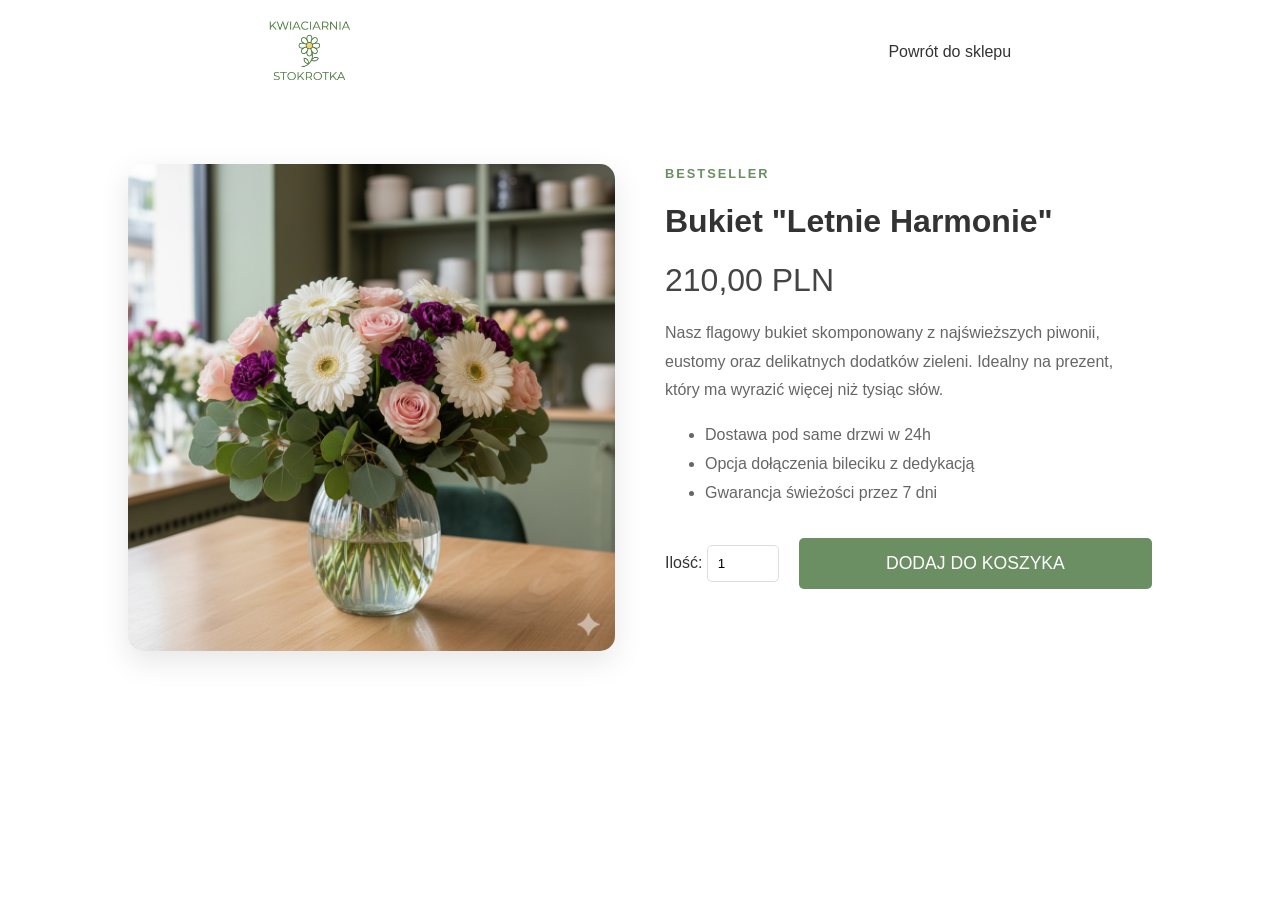
==== produkt.html @ 8f032b8f "Add files via upload" ====
<!DOCTYPE html>
<html lang="pl">
<head>
    <meta charset="UTF-8">
    <meta name="viewport" content="width=device-width, initial-scale=1.0">
    <title>Bukiet Letnie Harmonie - Kwiaciarnia Stokrotka</title>
    <link rel="stylesheet" href="style.css">
    <meta name="viewport" content="width=device-width, initial-scale=1.0">
</head>
<body>

<header>
    <nav>
        <div class="logo"><a href="index.html"><img src="assets/logo.png" alt="Stokrotka"></a></div>
        <ul>
            <li><a href="index.html#sklep">Powrót do sklepu</a></li>
        </ul>
    </nav>
</header>

<main class="product-page">
    <div class="product-container">
        <div class="product-image">
            <img src="assets/bukiet1.jpg" alt="Bukiet Letnie Harmonie">
        </div>

        <div class="product-details">
            <span class="category">Bestseller</span>
            <h1>Bukiet "Letnie Harmonie"</h1>
            <p class="price-big">210,00 PLN</p>
            
            <div class="description">
                <p>Nasz flagowy bukiet skomponowany z najświeższych piwonii, eustomy oraz delikatnych dodatków zieleni. Idealny na prezent, który ma wyrazić więcej niż tysiąc słów.</p>
                <ul>
                    <li>Dostawa pod same drzwi w 24h</li>
                    <li>Opcja dołączenia bileciku z dedykacją</li>
                    <li>Gwarancja świeżości przez 7 dni</li>
                </ul>
            </div>

            <div class="purchase-options">
                <div class="quantity">
                    <label for="qty">Ilość:</label>
                    <input type="number" id="qty" value="1" min="1">
                </div>
                <button class="btn-main-large">DODAJ DO KOSZYKA</button>
            </div>
        </div>
    </div>
</main>

</body>
</html>
---- style.css ----
:root {
    --primary-green: #6B8E63;
    --light-bg: #F9F9F7;
    --text-dark: #333;
    --white: #ffffff;
}

body {
    font-family: 'Segoe UI', Tahoma, Geneva, Verdana, sans-serif;
    margin: 0;
    color: var(--text-dark);
    background-color: var(--white);
}

/* Nawigacja */
nav {
    display: flex;
    justify-content: space-around;
    align-items: center;
    padding: 20px;
    background: var(--white);
}

nav ul {
    list-style: none;
    display: flex;
    gap: 20px;
}

nav ul li a {
    text-decoration: none;
    color: var(--text-dark);
    font-weight: 500;
}

.logo img {
    height: 60px;
}

/* Sekcja Hero */
.hero {
    height: 450px;
    background-image: linear-gradient(rgba(0,0,0,0.2), rgba(0,0,0,0.2)), url('assets/banner.jpg');
    background-size: cover;
    background-position: center;
    display: flex;
    align-items: center;
    justify-content: center;
    text-align: center;
    color: white;
}

.btn-main {
    background-color: var(--primary-green);
    color: white;
    padding: 12px 25px;
    border: none;
    cursor: pointer;
    font-size: 1rem;
    border-radius: 5px;
}

/* Sklep / Produkty */
.products {
    padding: 50px 10%;
    background-color: var(--light-bg);
}

.product-grid {
    display: grid;
    grid-template-columns: repeat(auto-fit, minmax(250px, 1fr));
    gap: 30px;
}

.product-card {
    background: white;
    padding: 15px;
    text-align: center;
    border-radius: 8px;
    box-shadow: 0 4px 6px rgba(0,0,0,0.05);
}

.product-card img {
    max-width: 100%;
    border-radius: 5px;
}

.price {
    font-weight: bold;
    color: var(--primary-green);
}

.btn-add {
    background: none;
    border: 1px solid var(--primary-green);
    color: var(--primary-green);
    padding: 8px 15px;
    cursor: pointer;
    transition: 0.3s;
}

.btn-add:hover {
    background: var(--primary-green);
    color: white;
}

/* Kontakt */
.contact {
    padding: 50px 10%;
    text-align: center;
}

form {
    display: flex;
    flex-direction: column;
    max-width: 500px;
    margin: 0 auto;
    gap: 15px;
}

input, textarea {
    padding: 10px;
    border: 1px solid #ccc;
    border-radius: 4px;
}
/* Siatka galerii */
.gallery-grid {
    display: grid;
    grid-template-columns: repeat(auto-fill, minmax(200px, 1fr));
    gap: 15px;
    padding: 20px 10%;
}

.gallery-item {
    width: 100%;
    height: 200px;
    object-fit: cover;
    cursor: pointer;
    transition: transform 0.3s ease;
    border-radius: 8px;
}

.gallery-item:hover {
    transform: scale(1.05);
}

/* Styl Lightboxa */
.lightbox {
    display: none; /* Ukryty na starcie */
    position: fixed;
    z-index: 1000;
    left: 0;
    top: 0;
    width: 100%;
    height: 100%;
    background-color: rgba(0, 0, 0, 0.9);
    justify-content: center;
    align-items: center;
    flex-direction: column;
}

.lightbox-content {
    max-width: 80%;
    max-height: 80%;
    border: 3px solid white;
}

.close-lightbox {
    position: absolute;
    top: 20px;
    right: 40px;
    color: white;
    font-size: 50px;
    cursor: pointer;
}

#caption {
    color: #ccc;
    margin-top: 15px;
}
.product-page {
    padding: 60px 10%;
    background-color: var(--white);
}

.product-container {
    display: grid;
    grid-template-columns: 1fr 1fr;
    gap: 50px;
    align-items: start;
}

.product-image img {
    width: 100%;
    border-radius: 15px;
    box-shadow: 0 10px 30px rgba(0,0,0,0.1);
}

.category {
    color: var(--primary-green);
    text-transform: uppercase;
    font-size: 0.8rem;
    letter-spacing: 2px;
    font-weight: bold;
}

.price-big {
    font-size: 2rem;
    color: #444;
    margin: 20px 0;
}

.description {
    line-height: 1.8;
    color: #666;
}

.purchase-options {
    margin-top: 30px;
    display: flex;
    align-items: center;
    gap: 20px;
}

#qty {
    width: 50px;
    padding: 10px;
    border: 1px solid #ddd;
    border-radius: 5px;
}

.btn-main-large {
    background-color: var(--primary-green);
    color: white;
    padding: 15px 40px;
    border: none;
    border-radius: 5px;
    cursor: pointer;
    font-size: 1.1rem;
    flex-grow: 1;
    transition: background 0.3s;
}

.btn-main-large:hover {
    background-color: #567350;
}

/* Responsywność dla mobile */
@media (max-width: 768px) {
    .product-container {
        grid-template-columns: 1fr;
    }
}

.cart-container { position: relative; }
.btn-cart { background: none; border: 1px solid var(--primary-green); padding: 8px 15px; cursor: pointer; }

.cart-dropdown {
    position: absolute;
    right: 0;
    top: 40px;
    width: 300px;
    background: white;
    border: 1px solid #ddd;
    box-shadow: 0 10px 20px rgba(0,0,0,0.1);
    padding: 20px;
    z-index: 1001;
}

.cart-dropdown.hidden { display: none; }
.cart-item { display: flex; justify-content: space-between; margin-bottom: 10px; font-size: 0.9rem; }

.about-section {
    padding: 80px 10%;
    background-color: var(--white);
    line-height: 1.6;
}

.about-lead {
    text-align: center;
    max-width: 800px;
    margin: 0 auto 50px;
    font-size: 1.2rem;
    color: #555;
}

.timeline {
    position: relative;
    max-width: 900px;
    margin: 0 auto;
}

.timeline::after {
    content: '';
    position: absolute;
    width: 2px;
    background: var(--primary-green);
    top: 0;
    bottom: 0;
    left: 50px;
    margin-left: -1px;
}

.timeline-item {
    padding: 20px 0 20px 80px;
    position: relative;
}

.timeline-item .year {
    position: absolute;
    left: 0;
    top: 25px;
    font-weight: bold;
    color: var(--primary-green);
    font-size: 1.1rem;
}

.timeline-item::before {
    content: '';
    position: absolute;
    left: 50px;
    top: 30px;
    width: 12px;
    height: 12px;
    background: var(--primary-green);
    border-radius: 50%;
    z-index: 1;
    margin-left: -6px;
}

.timeline-item h3 {
    margin: 0 0 10px 0;
    color: var(--text-dark);
}

.timeline-item p {
    color: #666;
}
/* --- WERSJA MOBILNA (Ekrany do 768px) --- */
@media (max-width: 768px) {
    
    /* Nawigacja: Układamy elementy pionowo lub w rzędzie z mniejszym logo */
    nav {
        flex-direction: column;
        gap: 15px;
        padding: 15px;
    }

    nav ul {
        padding: 0;
        gap: 10px;
        font-size: 0.9rem;
        flex-wrap: wrap;
        justify-content: center;
    }

    /* Sekcja Hero: Zmniejszamy wysokość i fonty */
    .hero {
        height: 300px;
        padding: 20px;
    }

    .hero h1 {
        font-size: 1.5rem;
    }

    /* Sklep: Zmieniamy siatkę na 1 kolumnę (lub 2 mniejsze) */
    .product-grid {
        grid-template-columns: 1fr; /* Jeden produkt pod drugim */
        padding: 10px;
    }

    .product-card {
        margin-bottom: 20px;
    }

    /* Galeria: 2 zdjęcia obok siebie, by nie zajmowały za dużo miejsca */
    .gallery-grid {
        grid-template-columns: repeat(2, 1fr);
        padding: 10px;
    }

    /* Historia: Linia czasu przesuwa się do krawędzi */
    .timeline::after {
        left: 20px;
    }
    .timeline-item {
        padding-left: 40px;
    }
    .timeline-item::before {
        left: 20px;
    }
    .timeline-item .year {
        position: relative;
        display: block;
        margin-bottom: 5px;
        top: 0;
    }

    /* Formularz i Podstrona Produktu */
    .product-container {
        grid-template-columns: 1fr;
    }

    .purchase-options {
        flex-direction: column;
        align-items: stretch;
    }

    .btn-main-large {
        width: 100%;
    }
}
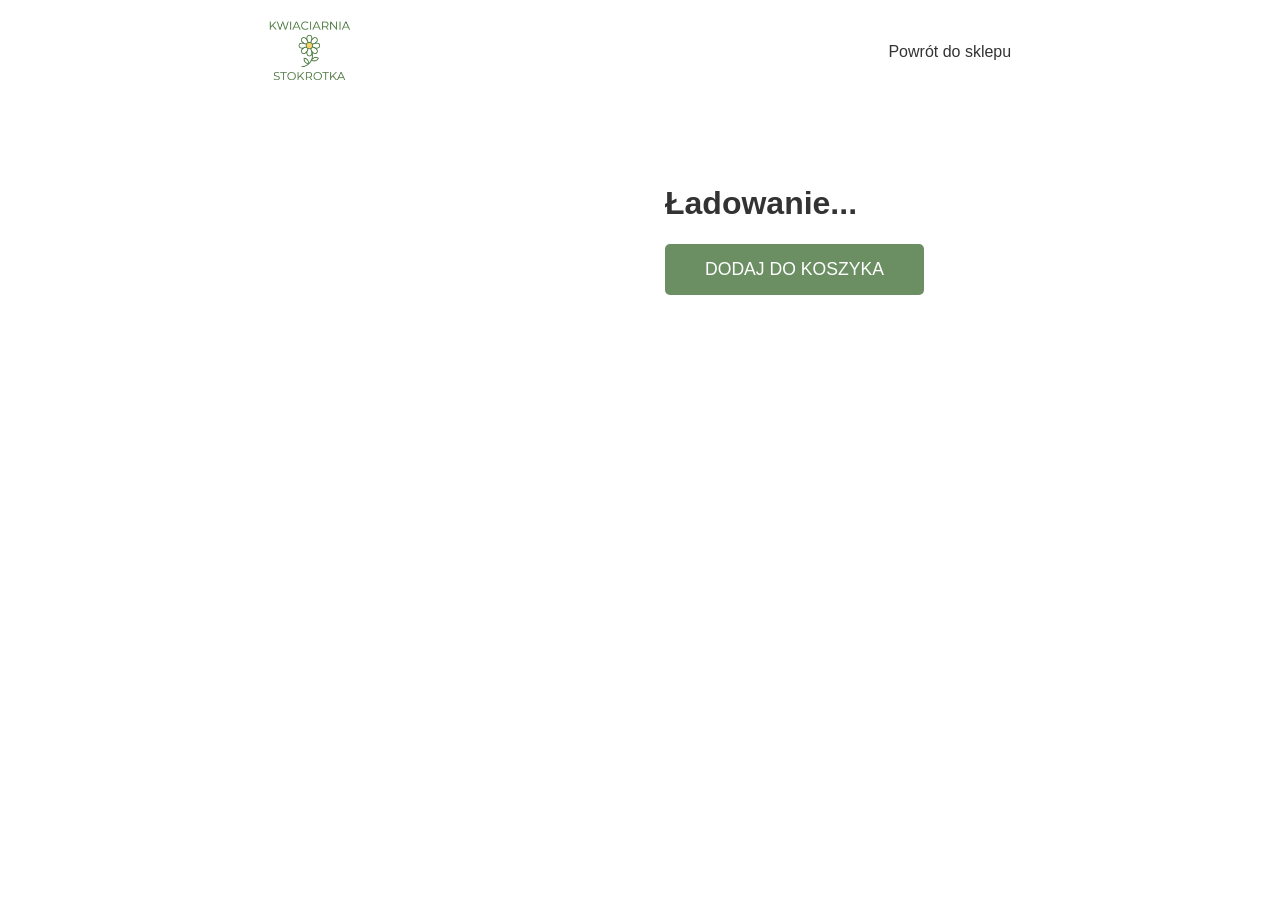
==== commit 5e1e30e2: "Add files via upload" ====
--- a/produkt.html
+++ b/produkt.html
@@ -19,32 +19,15 @@
 </header>
 
 <main class="product-page">
-    <div class="product-container">
-        <div class="product-image">
-            <img src="assets/bukiet1.jpg" alt="Bukiet Letnie Harmonie">
-        </div>
-
-        <div class="product-details">
-            <span class="category">Bestseller</span>
-            <h1>Bukiet "Letnie Harmonie"</h1>
-            <p class="price-big">210,00 PLN</p>
-            
-            <div class="description">
-                <p>Nasz flagowy bukiet skomponowany z najświeższych piwonii, eustomy oraz delikatnych dodatków zieleni. Idealny na prezent, który ma wyrazić więcej niż tysiąc słów.</p>
-                <ul>
-                    <li>Dostawa pod same drzwi w 24h</li>
-                    <li>Opcja dołączenia bileciku z dedykacją</li>
-                    <li>Gwarancja świeżości przez 7 dni</li>
-                </ul>
-            </div>
-
-            <div class="purchase-options">
-                <div class="quantity">
-                    <label for="qty">Ilość:</label>
-                    <input type="number" id="qty" value="1" min="1">
-                </div>
-                <button class="btn-main-large">DODAJ DO KOSZYKA</button>
-            </div>
+<div class="product-container">
+    <img id="dynamic-img" src="" alt="">
+    <div class="product-info">
+        <h1 id="dynamic-name">Ładowanie...</h1>
+        <p id="dynamic-price" class="price"></p>
+        <p id="dynamic-desc"></p>
+        <button class="btn-main-large">DODAJ DO KOSZYKA</button>
+    </div>
+</div>
         </div>
     </div>
 </main>
--- a/style.css
+++ b/style.css
@@ -410,4 +410,97 @@
     .btn-main-large {
         width: 100%;
     }
+}
+
+.map-section {
+    padding: 60px 0 0 0; /* Górny padding, dół na 0, by stykało się ze stopką */
+    text-align: center;
+    background-color: var(--white);
+}
+
+.map-section h2 {
+    margin-bottom: 30px;
+    color: var(--primary-green);
+}
+
+.map-container {
+    width: 100%;
+    line-height: 0; /* Usuwa małą szczelinę pod mapą */
+    filter: grayscale(20%); /* Subtelny efekt dla lepszego dopasowania do stylu strony */
+    transition: filter 0.3s ease;
+}
+
+.map-container:hover {
+    filter: grayscale(0%);
+}
+
+.main-footer {
+    background-color: #2d3436; /* Ciemny antracyt dla kontrastu */
+    color: #f1f1f1;
+    padding: 60px 20px 20px;
+    font-size: 0.9rem;
+}
+
+.footer-container {
+    max-width: 1200px;
+    margin: 0 auto;
+    display: grid;
+    grid-template-columns: repeat(auto-fit, minmax(200px, 1fr));
+    gap: 40px;
+}
+
+.footer-col h4 {
+    color: var(--primary-green); /* Używamy Twojej zieleni z logo */
+    margin-bottom: 20px;
+    text-transform: uppercase;
+    letter-spacing: 1px;
+}
+
+.footer-col ul {
+    list-style: none;
+    padding: 0;
+}
+
+.footer-col ul li {
+    margin-bottom: 10px;
+}
+
+.footer-col a {
+    color: #bdc3c7;
+    text-decoration: none;
+    transition: color 0.3s;
+}
+
+.footer-col a:hover {
+    color: white;
+}
+
+.footer-logo {
+    max-width: 150px;
+    margin-bottom: 20px;
+    filter: brightness(0) invert(1); /* Zmienia logo na białe, by pasowało do ciemnego tła */
+}
+
+.social-links {
+    display: flex;
+    flex-direction: column;
+    gap: 10px;
+}
+
+.footer-bottom {
+    margin-top: 50px;
+    padding-top: 20px;
+    border-top: 1px solid #444;
+    text-align: center;
+    color: #7f8c8d;
+}
+
+/* Responsywność */
+@media (max-width: 768px) {
+    .footer-container {
+        text-align: center;
+    }
+    .social-links {
+        align-items: center;
+    }
 }
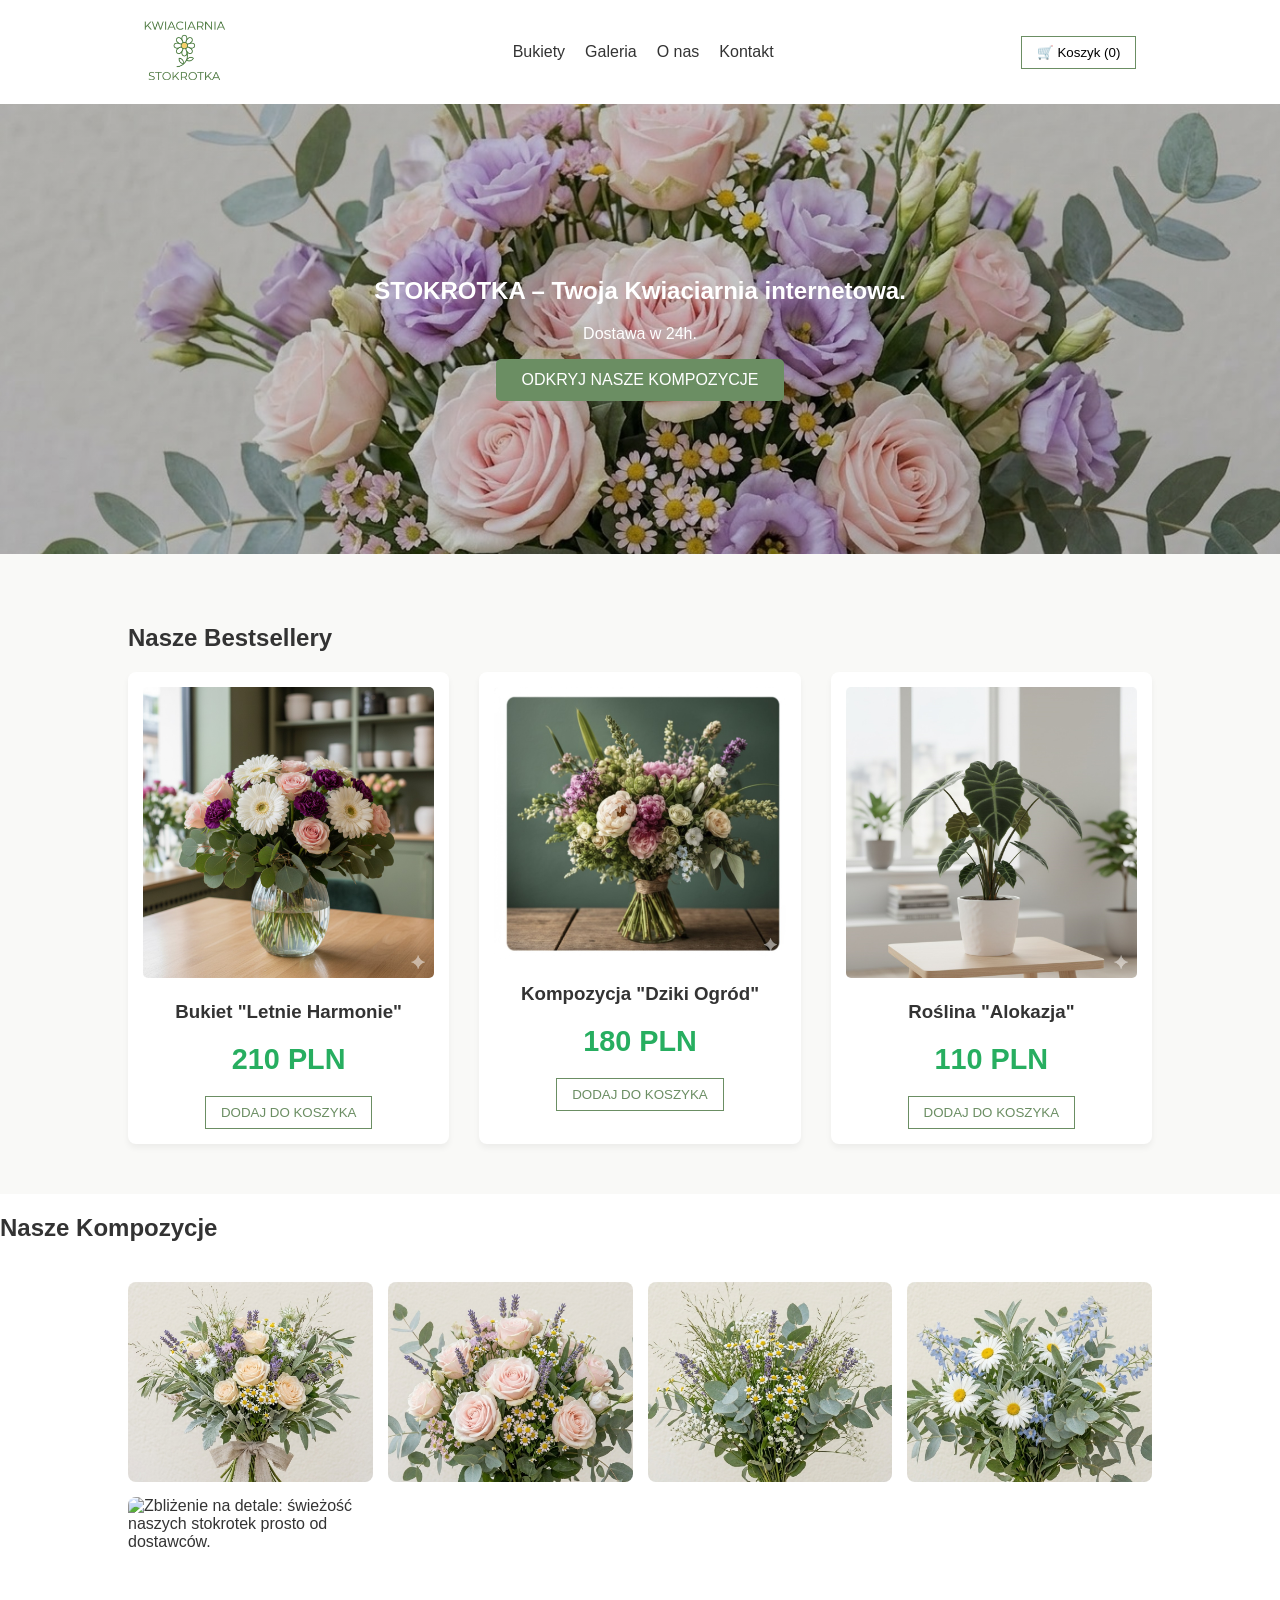
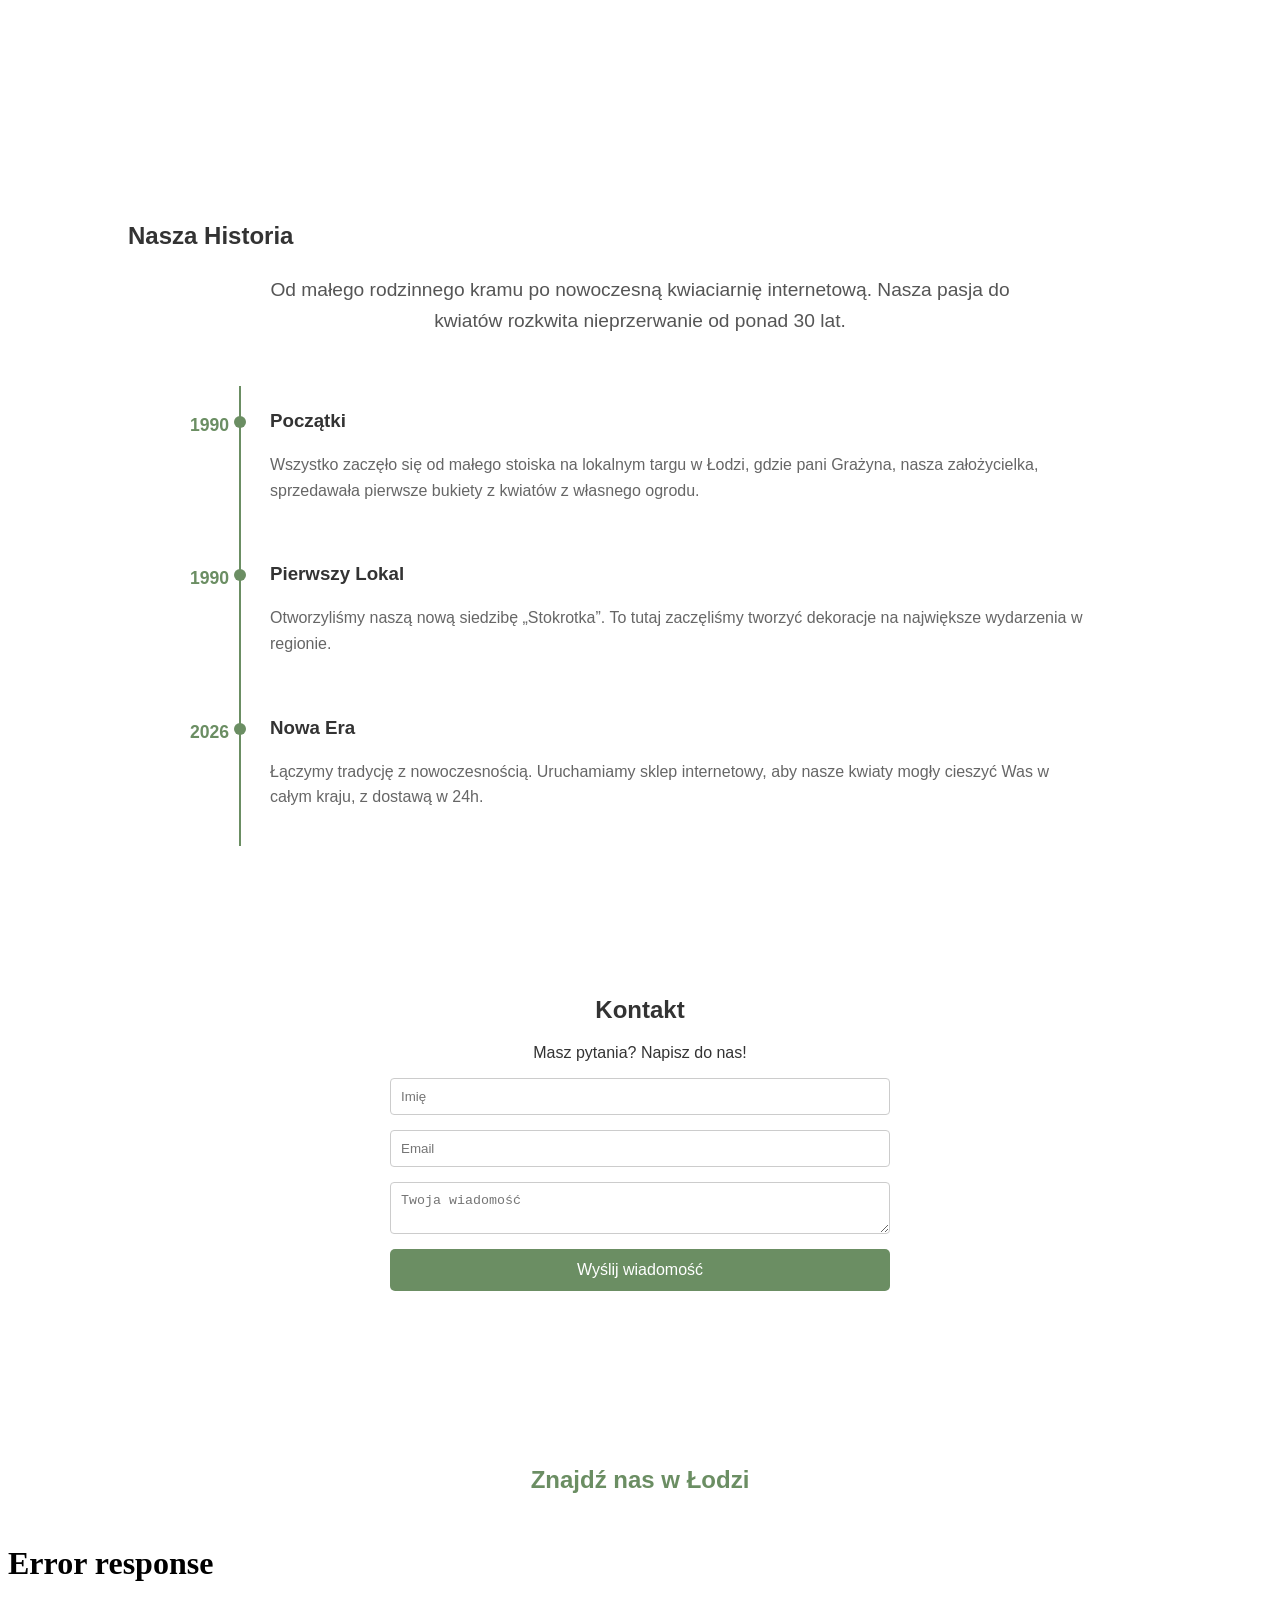
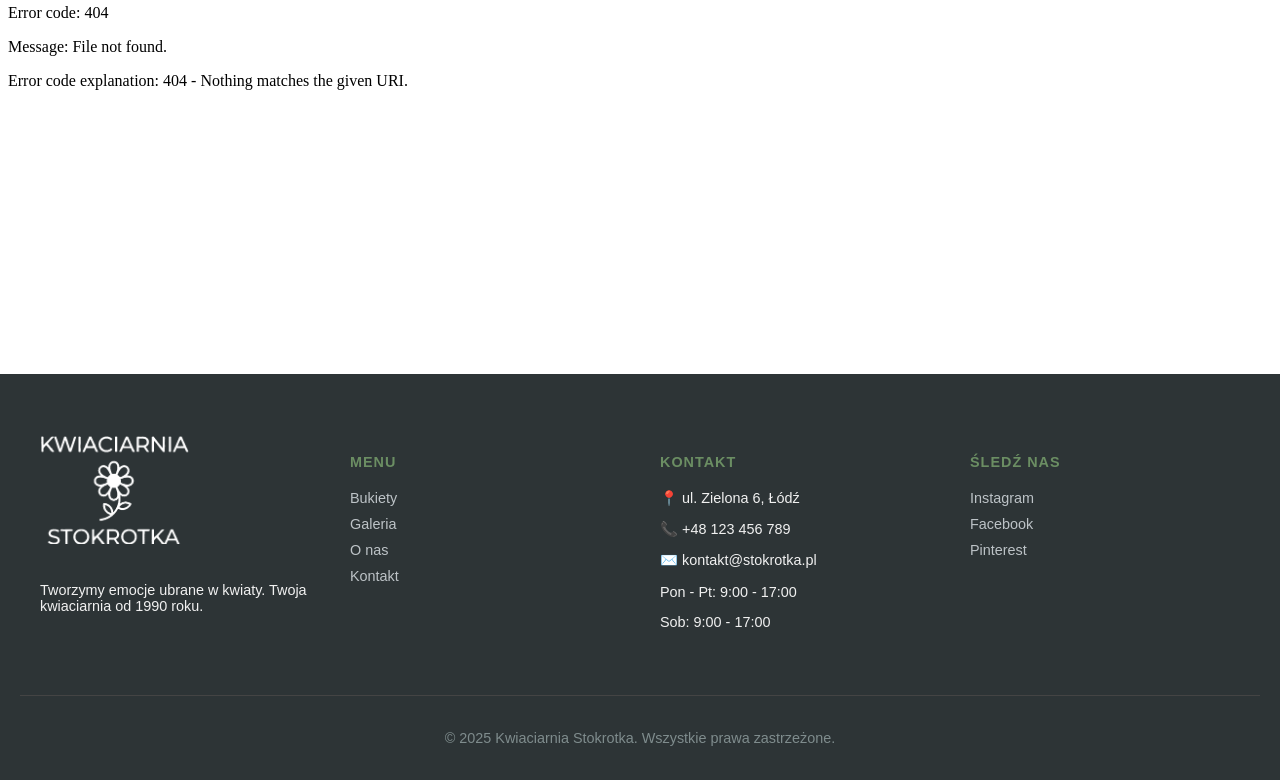
==== commit 27dcffd9: "Add files via upload" ====
--- a/produkt.html
+++ b/produkt.html
@@ -3,34 +3,133 @@
 <head>
     <meta charset="UTF-8">
     <meta name="viewport" content="width=device-width, initial-scale=1.0">
-    <title>Bukiet Letnie Harmonie - Kwiaciarnia Stokrotka</title>
+    <title>Produkt - Kwiaciarnia Stokrotka</title>
     <link rel="stylesheet" href="style.css">
-    <meta name="viewport" content="width=device-width, initial-scale=1.0">
+    <style>
+        .product-page-container {
+            max-width: 1000px;
+            margin: 120px auto 50px;
+            padding: 20px;
+            display: flex;
+            gap: 50px;
+            align-items: center;
+        }
+        .product-image img {
+            max-width: 100%;
+            border-radius: 15px;
+            box-shadow: 0 10px 30px rgba(0,0,0,0.1);
+        }
+        .product-info h1 {
+            font-size: 2.5rem;
+            margin-bottom: 10px;
+            color: #333;
+        }
+        .product-price {
+            font-size: 2rem;
+            color: #27ae60;
+            font-weight: bold;
+            margin-bottom: 20px;
+        }
+        .product-description {
+            line-height: 1.8;
+            color: #666;
+            margin-bottom: 30px;
+        }
+        .back-link {
+            display: inline-block;
+            margin-bottom: 20px;
+            text-decoration: none;
+            color: #e67e22;
+            font-weight: bold;
+        }
+        @media (max-width: 768px) {
+            .product-page-container {
+                flex-direction: column;
+                margin-top: 80px;
+            }
+        }
+    </style>
 </head>
 <body>
 
 <header>
     <nav>
-        <div class="logo"><a href="index.html"><img src="assets/logo.png" alt="Stokrotka"></a></div>
+        <div class="logo">
+            <a href="index.html"><img src="assets/logo.png" alt="Stokrotka"></a>
+        </div>
         <ul>
             <li><a href="index.html#sklep">Powrót do sklepu</a></li>
         </ul>
     </nav>
 </header>
 
-<main class="product-page">
-<div class="product-container">
-    <img id="dynamic-img" src="" alt="">
+<main class="product-page-container">
+    <div class="product-image">
+        <img id="display-img" src="" alt="Produkt">
+    </div>
     <div class="product-info">
-        <h1 id="dynamic-name">Ładowanie...</h1>
-        <p id="dynamic-price" class="price"></p>
-        <p id="dynamic-desc"></p>
-        <button class="btn-main-large">DODAJ DO KOSZYKA</button>
-    </div>
-</div>
-        </div>
+        <a href="index.html" class="back-link">← Wróć do oferty</a>
+        <h1 id="display-name">Ładowanie...</h1>
+        <div class="product-price" id="display-price">0 PLN</div>
+        <p class="product-description" id="display-desc">
+            Opis produktu ładowany dynamicznie...
+        </p>
+        <button class="btn-main" onclick="addToCartFromPage()">DODAJ DO KOSZYKA</button>
     </div>
 </main>
 
+<script>
+    // Baza danych produktów (musi być spójna z ID w URL na stronie głównej)
+    const productsDB = {
+        'letnie-harmonie': {
+            name: 'Bukiet "Letnie Harmonie"',
+            price: 210,
+            desc: 'Kompozycja pełna słońca i radości. Składa się z najświeższych kwiatów sezonowych w odcieniach żółci, pomarańczu i bieli. Idealny prezent na urodziny lub poprawę humoru.',
+            img: 'assets/bukiet1.jpg'
+        },
+        'dziki-ogrod': {
+            name: 'Kompozycja "Dziki Ogród"',
+            price: 180,
+            desc: 'Naturalna, lekko niesforna kompozycja w stylu rustykalnym. Wykorzystujemy w niej kwiaty polne, eukaliptus oraz delikatne dodatki, które nadają jej unikalny, leśny charakter.',
+            img: 'assets/bukiet2.jpg'
+        },
+        'rosina-alokazja': {
+            name: 'Roślina "Alokazja"',
+            price: 110,
+            desc: 'Egzotyczna roślina doniczkowa o spektakularnych liściach. Alokazja to symbol elegancji i nowoczesnego wnętrza. Wymaga jasnego stanowiska i regularnego zraszania.',
+            img: 'assets/bukiet3.jpg'
+        }
+    };
+
+    // Pobieranie ID z adresu (np. ?id=letnie-harmonie)
+    const params = new URLSearchParams(window.location.search);
+    const productId = params.get('id');
+    const product = productsDB[productId];
+
+    // Wyświetlanie danych
+    if (product) {
+        document.getElementById('display-name').innerText = product.name;
+        document.getElementById('display-price').innerText = product.price + ' PLN';
+        document.getElementById('display-desc').innerText = product.desc;
+        document.getElementById('display-img').src = product.img;
+        document.title = product.name + " - Kwiaciarnia Stokrotka";
+    } else {
+        window.location.href = 'index.html'; // Przekierowanie jeśli produkt nie istnieje
+    }
+
+    // Funkcja dodawania do koszyka (localStorage)
+    function addToCartFromPage() {
+        let cart = JSON.parse(localStorage.getItem('stokrotkaCart')) || [];
+        cart.push({
+            name: product.name,
+            price: product.price
+        });
+        localStorage.setItem('stokrotkaCart', JSON.stringify(cart));
+        
+        // Animacja lub potwierdzenie
+        alert('Dodano ' + product.name + ' do koszyka!');
+    }
+</script>
+
 </body>
 </html>
--- a/style.css
+++ b/style.css
@@ -503,4 +503,119 @@
     .social-links {
         align-items: center;
     }
+}
+
+/* Kontener główny koszyka */
+#cart {
+    background: #ffffff;
+    border-radius: 12px;
+    padding: 25px;
+    box-shadow: 0 10px 30px rgba(0, 0, 0, 0.08);
+    max-width: 400px;
+    margin: 20px auto;
+    border: 1px solid #f0f0f0;
+    font-family: 'Inter', sans-serif;
+}
+
+#cart h3 {
+    font-size: 1.4rem;
+    color: #333;
+    border-bottom: 2px solid #f8f8f8;
+    padding-bottom: 15px;
+    margin-bottom: 15px;
+    text-align: center;
+}
+
+/* Lista produktów w koszyku */
+#cart-items {
+    list-style: none;
+    padding: 0;
+    margin: 0;
+}
+
+#cart-items li {
+    display: flex;
+    justify-content: space-between;
+    align-items: center;
+    padding: 12px 0;
+    border-bottom: 1px dashed #eee;
+    color: #555;
+    font-size: 0.95rem;
+}
+
+/* Podsumowanie (Suma) */
+#cart p {
+    font-size: 1.2rem;
+    font-weight: 700;
+    text-align: right;
+    margin-top: 20px;
+    color: #2c3e50;
+}
+
+#cart p span {
+    color: #e67e22; /* Akcent kolorystyczny dla ceny */
+}
+
+/* Przycisk Przejdź do kasy */
+.checkout-btn {
+    display: block;
+    width: 100%;
+    background-color: #27ae60; /* Elegancka zieleń roślinna */
+    color: white;
+    text-align: center;
+    padding: 15px;
+    border: none;
+    border-radius: 8px;
+    font-size: 1rem;
+    font-weight: 600;
+    cursor: pointer;
+    transition: background 0.3s ease, transform 0.2s ease;
+    text-decoration: none;
+    margin-top: 15px;
+}
+
+.checkout-btn:hover {
+    background-color: #219150;
+    transform: translateY(-2px);
+    box-shadow: 0 5px 15px rgba(39, 174, 96, 0.3);
+}
+
+/* Stan pustego koszyka */
+.cart-empty-msg {
+    color: #999;
+    text-align: center;
+    font-style: italic;
+    padding: 20px 0;
+}
+.product-container {
+    display: flex;
+    max-width: 1000px;
+    margin: 50px auto;
+    gap: 40px;
+    padding: 20px;
+    align-items: center;
+}
+
+.product-image img {
+    max-width: 450px;
+    border-radius: 15px;
+    box-shadow: 0 10px 20px rgba(0,0,0,0.1);
+}
+
+.product-details h1 {
+    font-size: 2.5rem;
+    color: #333;
+}
+
+.price {
+    font-size: 1.8rem;
+    color: #27ae60;
+    font-weight: bold;
+    margin: 20px 0;
+}
+
+.description {
+    line-height: 1.6;
+    color: #666;
+    margin-bottom: 30px;
 }
